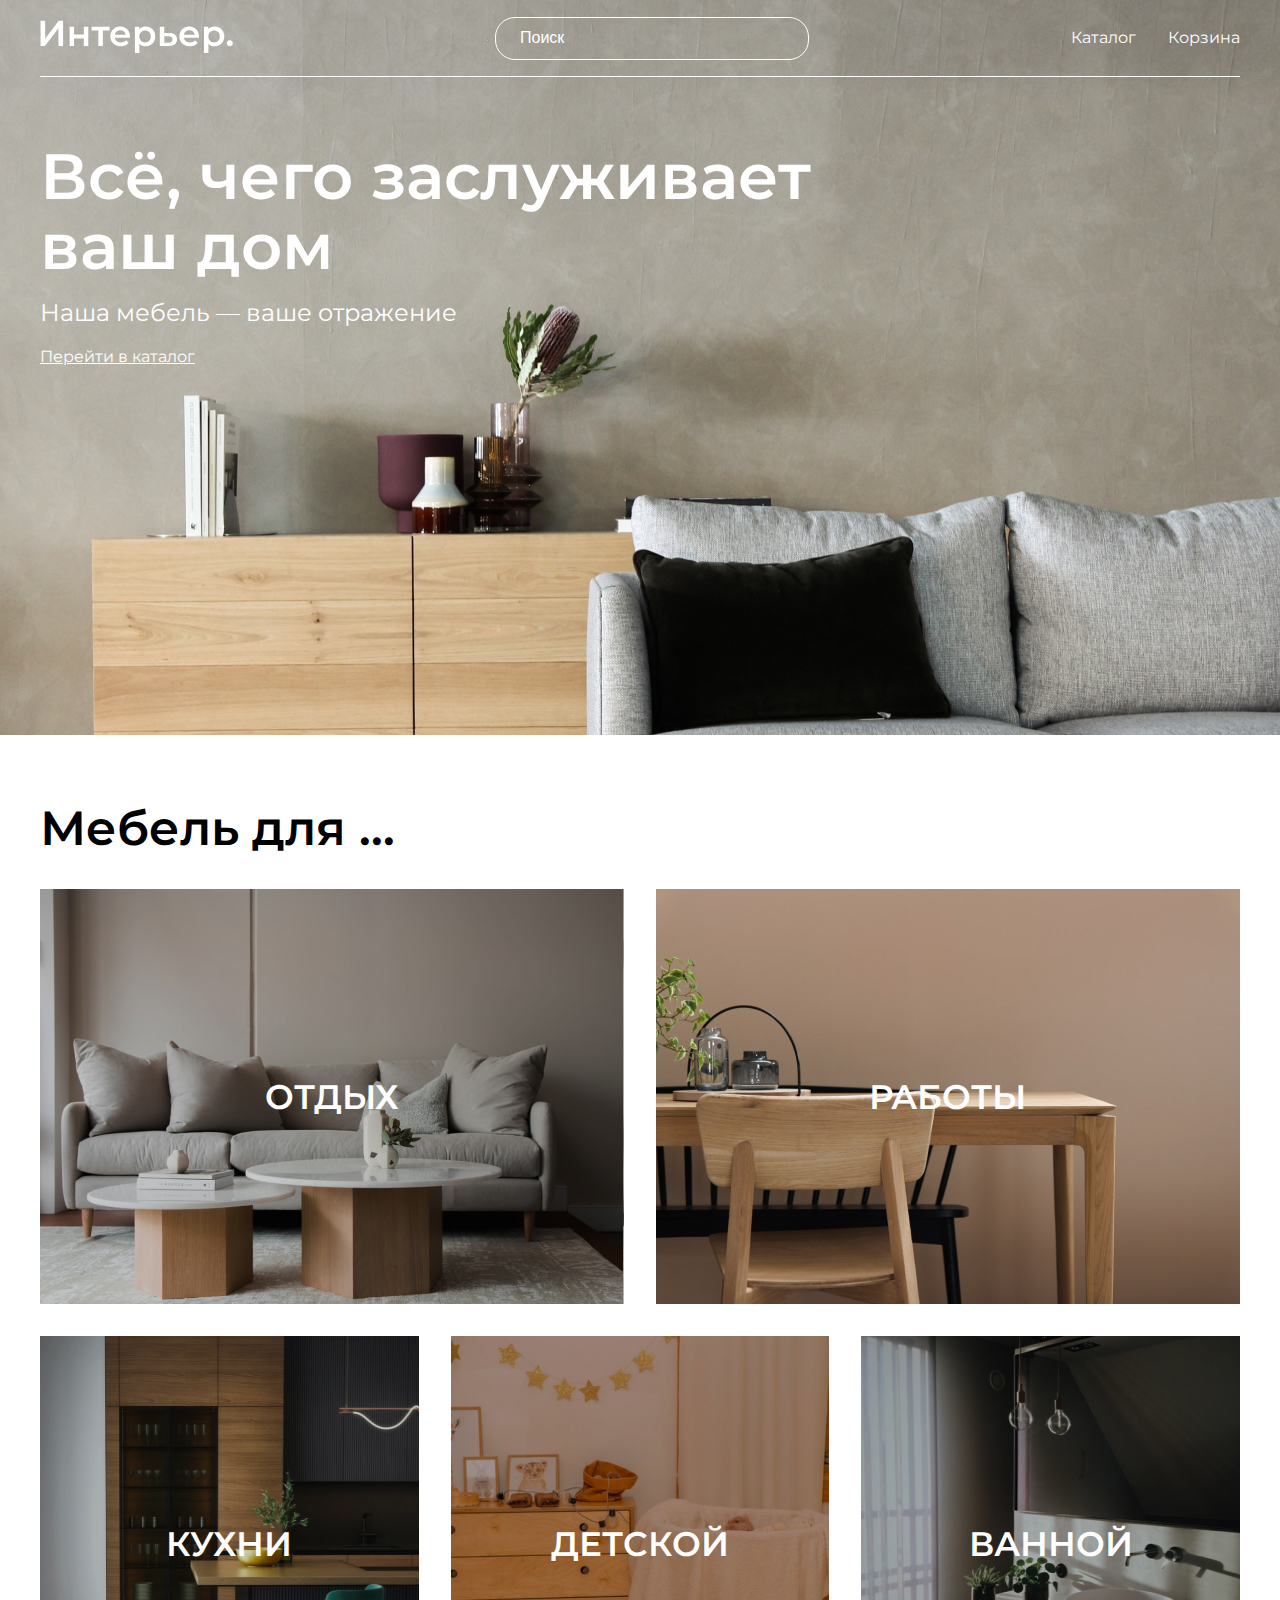
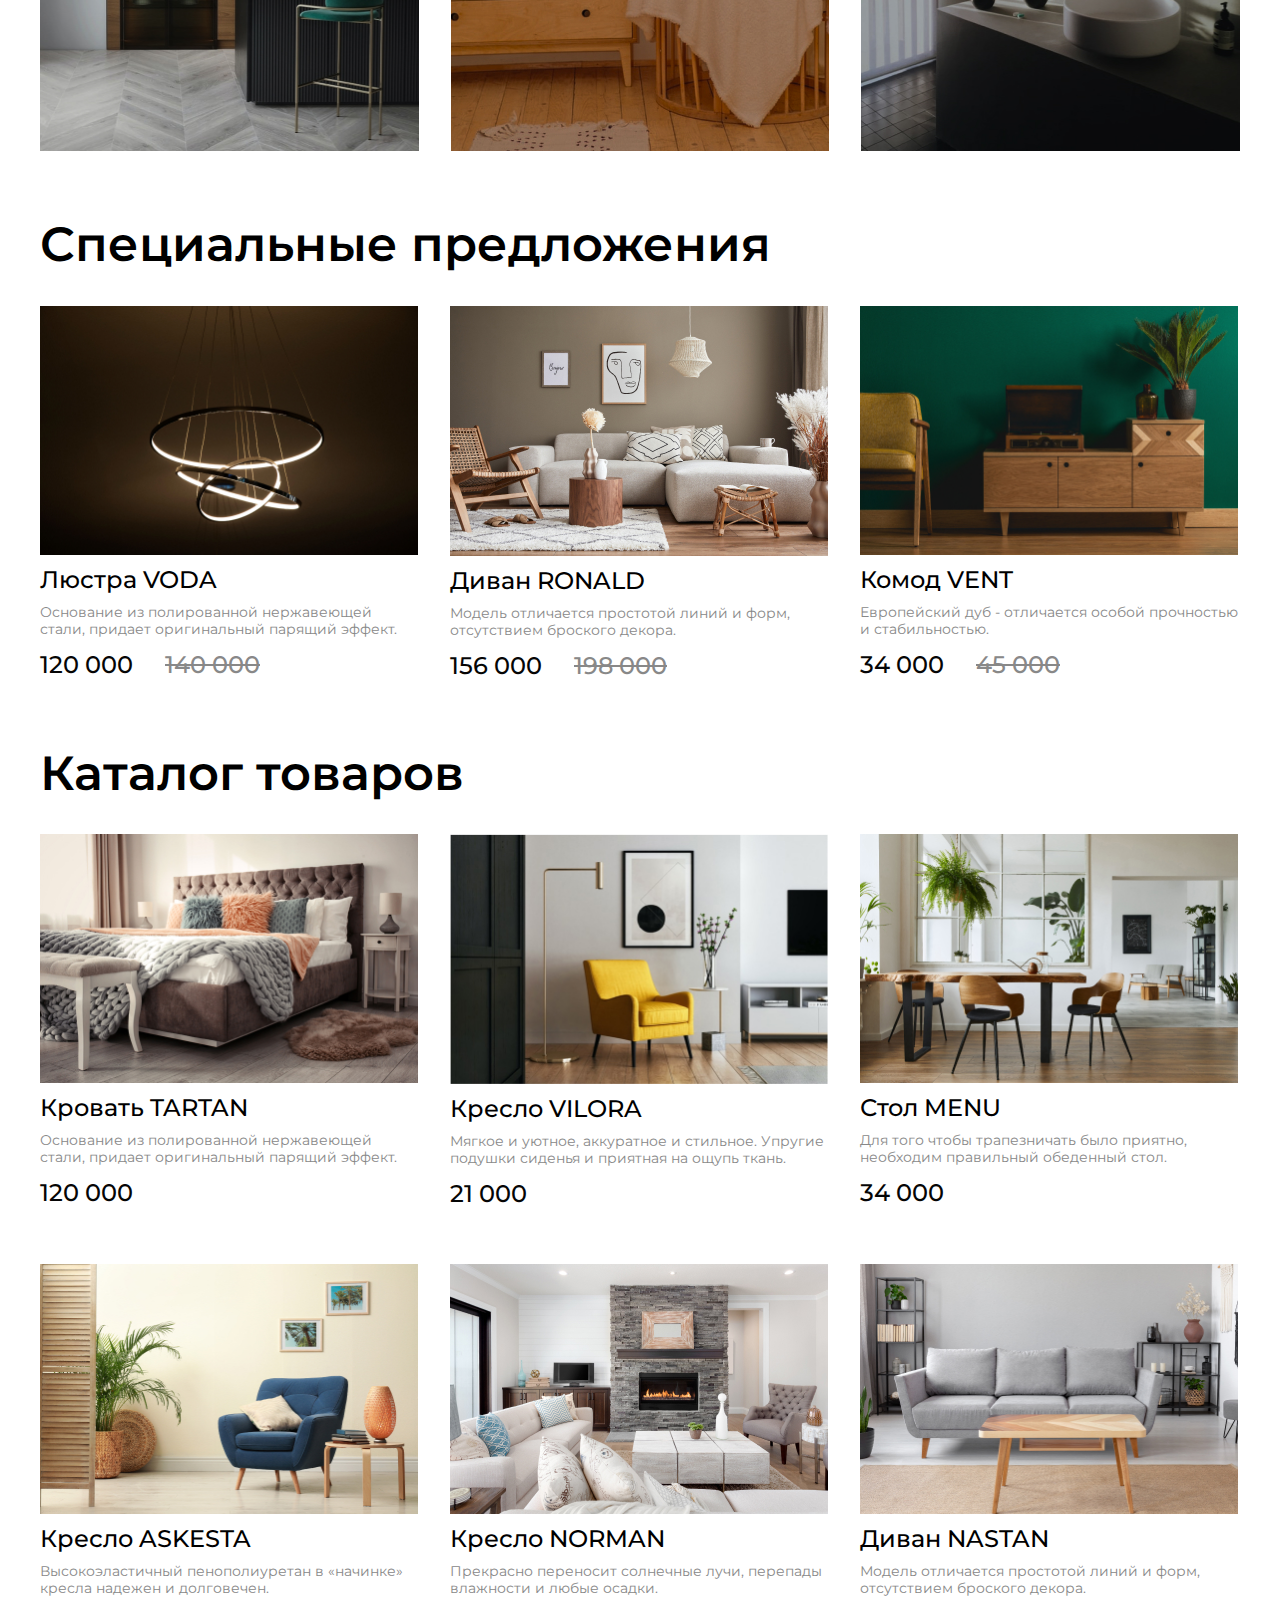
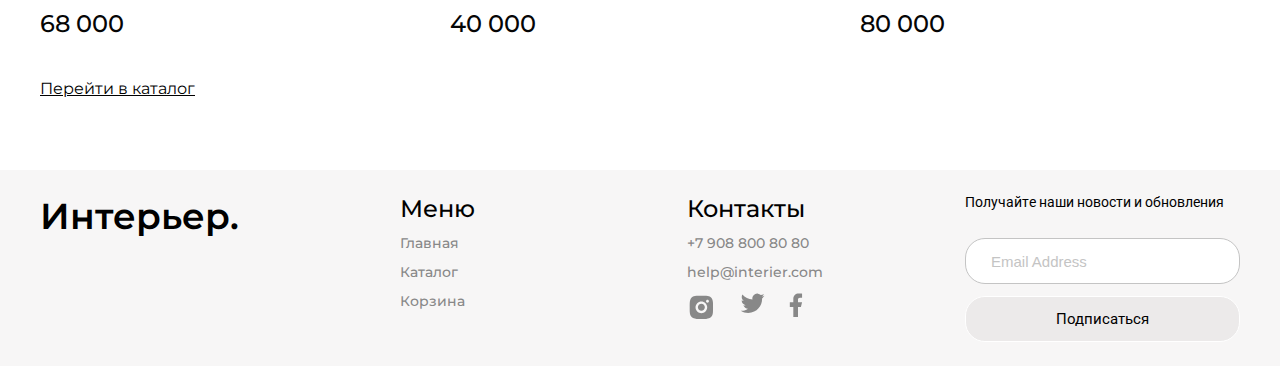
==== index.html @ f070f4eb "ДЗ от 2023-07-09-v2" ====
<!DOCTYPE html>
<html lang="en">

<head>
    <meta charset="UTF-8">
    <meta name="viewport" content="width=device-width, initial-scale=1.0">
    <link rel="stylesheet" href="style.css">
    <title>Document</title>
    <link rel="preconnect" href="https://fonts.googleapis.com">
    <link rel="preconnect" href="https://fonts.gstatic.com" crossorigin>
    <link rel="preconnect" href="https://fonts.googleapis.com">
    <link rel="preconnect" href="https://fonts.gstatic.com" crossorigin>
    <link rel="preconnect" href="https://fonts.googleapis.com">
    <link rel="preconnect" href="https://fonts.gstatic.com" crossorigin>
    <link
        href="https://fonts.googleapis.com/css2?family=Montserrat:wght@300;400;500;600;700&family=Roboto:wght@300&display=swap"
        rel="stylesheet">
</head>

<body>
    <div class="top center">
        <header class="header">
            <a href="index.html"><img src="img/logo.svg" alt="logo"></a>
            <input class="top_input" type="text" placeholder="Поиск">
            <nav class="top_nav_link">
                <a class="nav_link" href="catalog.html">Каталог</a>
                <a class="nav_link" href="#">Корзина</a>
            </nav>
        </header>
        <section class="top_content">
            <h1 class="top_title">Всё, чего заслуживает ваш дом</h1>
            <p class="top_moto">Наша мебель — ваше отражение</p>
            <a class="top_link_catalog" href="catalog.html">Перейти в каталог</a>
        </section>
    </div>
    <div class="center">
        <section>
            <div class="for_box">
                <h2 class="for_hearding">Мебель для ... </h2>
                <div class="for">
                    <div class="for_item for_item_1 for_item_big">
                        ОТДЫХ
                    </div>
                    <div class="for_item for_item_2 for_item_big">
                        РАБОТЫ
                    </div>
                    <div class="for_item for_item_3">
                        КУХНИ
                    </div>
                    <div class="for_item for_item_4">
                        ДЕТСКОЙ
                    </div>
                    <div class="for_item for_item_5">
                        ВАННОЙ
                    </div>

                </div>
            </div>
        </section>
        <section class="product_box_special">
            <h2 class="special_offer">Специальные предложения</h2>
            <div class="product_content">
                <div class="products">
                    <img src="img/product_voda.jpg" alt="product_voda">
                    <h3 class="product_name">Люстра VODA</h3>
                    <p class="description">Основание из полированной нержавеющей стали, придает оригинальный парящий
                        эффект.
                    </p>
                    <div class="price_box">
                        <p class="price">120 000</p>
                        <p class="price_old">140 000</p>
                    </div>
                </div>
                <div class="products">
                    <img src="img/product_ronald.jpg" alt="product_ronald">
                    <h3 class="product_name">Диван RONALD</h3>
                    <p class="description">Модель отличается простотой линий и форм, отсутствием броского декора.</p>
                    <div class="price_box">
                        <p class="price">156 000</p>
                        <p class="price_old">198 000</p>
                    </div>
                </div>
                <div class="products">
                    <img src="img/product_vent.jpg" alt="product_vent">
                    <h3 class="product_name">Комод VENT</h3>
                    <p class="description">Европейский дуб - отличается особой прочностью и стабильностью.</p>
                    <div class="price_box">
                        <p class="price">34 000</p>
                        <p class="price_old">45 000</p>
                    </div>
                </div>
            </div>
        </section>
        <section class="product_box_catalog">
            <h2 class="catalog_products">Каталог товаров</h2>
            <div class="product_content">
                <div class="products">
                    <img src="img/product_tatran.jpg" alt="tartan">
                    <h3 class="product_name">Кровать TARTAN</h3>
                    <p class="description">Основание из полированной нержавеющей стали, придает оригинальный парящий
                        эффект.
                    </p>
                    <p class="price">120 000</p>
                </div>
                <div class="products">
                    <img src="img/product1.jpg" alt="vilora">
                    <h3 class="product_name">Кресло VILORA</h3>
                    <p class="description">Мягкое и уютное, аккуратное и стильное. Упругие подушки сиденья и приятная на
                        ощупь
                        ткань.</p>
                    <p class="price">21 000</p>
                </div>
                <div class="products">
                    <img src="img/product_menu.jpg" alt="menu">
                    <h3 class="product_name">Стол MENU</h3>
                    <p class="description">Для того чтобы трапезничать было приятно, необходим правильный обеденный
                        стол.
                    </p>
                    <p class="price">34 000</p>
                </div>
                <div class="products">
                    <img src="img/product_askesta.jpg" alt="askesta">
                    <h3 class="product_name">Кресло ASKESTA</h3>
                    <p class="description">Высокоэластичный пенополиуретан в «начинке» кресла надежен и долговечен.</p>
                    <p class="price">68 000</p>
                </div>
                <div class="products">
                    <img src="img/product_norman.jpg" alt="norman">
                    <h3 class="product_name">Кресло NORMAN</h3>
                    <p class="description">Прекрасно переносит солнечные лучи, перепады влажности и любые осадки.</p>
                    <p class="price">40 000</p>
                </div>
                <div class="products">
                    <img src="img/product_nastan.jpg" alt="nastan">
                    <h3 class="product_name">Диван NASTAN</h3>
                    <p class="description">Модель отличается простотой линий и форм, отсутствием броского декора.</p>
                    <p class="price">80 000</p>
                </div>
            </div>
        </section>
        <section class="link_catalog">
            <a href="#">Перейти в каталог</a>
        </section>
    </div>
    <footer class="footer">

        <div class="center footer_box">

            <div class="footer_logo">
                <a href="index.html">Интерьер.</a>
            </div>
            <div class="footer_content">
                <div class="footer_info">
                    <div class="footer_nav">
                        <h4 class="footer-header">Меню</h4>
                        <a href="index.html" class="footer-link">Главная</a>
                        <a href="catalog.html" class="footer-link">Каталог</a>
                        <a href="#" class="footer-link">Корзина</a>
                    </div>
                    <div class="footer_item">
                        <h4 class="footer-header">Контакты</h4>
                        <a href="#" class="footer-link">+7 908 800 80 80</a>
                        <a href="#" class="footer-link">help@interier.com</a>
                        <div class="footer_social">
                            <a href="#"><img src="img/inst.svg" alt="inst"></a>
                            <a href="#"><img src="img/twitter.svg" alt="twitter"></a>
                            <a href="#"><img src="img/facebook.svg" alt="facebook"></a>
                        </div>
                    </div>
                </div>

                <form class="footer_form" action="#">
                    <p class="footer-invitation">Получайтe наши новости и обновления</p>
                    <input type="email" class="input-email" placeholder="Email Address">
                    <button class="button-subscribe">Подписаться</button>
                </form>

            </div>
        </div>


    </footer>
</body>

</html>
---- style.css ----
* {
  margin: 0;
  padding: 0;
}

body {
  font-family: "Montserrat", sans-serif;
}

a {
  text-decoration-line: none;
}

.top {
  height: 735px;
  background-image: url(img/header_background.jpg);
  background-repeat: no-repeat;
  background-position: center;
  background-size: cover;
}

.top_catalog {
  height: 400px;
  background-image: url(img/header_backrgound_catalog.jpg);
  background-repeat: no-repeat;
  background-position: center;
  background-size: cover;
}

.select_option {
  border-radius: 20px;
  color: #000;
  font-size: 16px;
  font-family: Montserrat;
  font-style: normal;
  font-weight: 400;
  line-height: normal;
  width: 288px;
  height: 41px;
  padding-left: 14px;
  /* border: 1px solid #C4C4C4; */
  border: 0;
  outline: 1px solid #C4C4C4;
  border-right: 14px solid transparent;
}

.center {
  padding-left: calc(50% - 600px);
  padding-right: calc(50% - 600px);
}

.header {
  height: 76px;
  display: flex;
  justify-content: space-between;
  align-items: center;
  flex-direction: row;
  flex-wrap: wrap;
  border-bottom: 0.5px solid #FFF;
  align-content: center;
}

.nav_link {
  font-size: 16px;
  line-height: 20px;
  color: #FFF;
}

.top_input {
  width: 288px;
  height: 41px;
  border-radius: 20px;
  border: 1px solid #FFF;
  background-color: transparent;
  padding-left: 24px;
}

.top_input::-moz-placeholder {
  color: #FFF;
  font-size: 16px;
}

.top_input::placeholder {
  color: #FFF;
  font-size: 16px;
}

.top_title {
  width: 792px;
  font-weight: 600;
  font-size: 64px;
  line-height: 70px;
  margin-top: 64px;
  margin-bottom: 16px;
  color: #FFF;
}

.top_title_catalog {
  color: #FFF;
  font-size: 64px;
  font-style: normal;
  font-weight: 600;
  line-height: 78px;
  margin-top: 64px;
}

.top_moto {
  font-size: 24px;
  line-height: 32px;
  margin-bottom: 16px;
  color: #FFF;
}

.top_link_catalog {
  font-size: 16px;
  line-height: 24px;
  color: #FFF;
  text-decoration-line: underline;
}

.top_nav_link {
  display: flex;
  gap: 32px;
}

.nav_link:hover {
  text-decoration: underline;
}

.special_offer {
  font-weight: 600;
  font-size: 48px;
  line-height: 59px;
  color: #000000;
  padding-top: 64px;
  margin-bottom: 32px;
}

.for_box {
  padding-top: 64px;
}

.for_hearding {
  color: #000;
  font-size: 48px;
  font-style: normal;
  font-weight: 600;
  line-height: normal;
}

.for {
  display: grid;
  grid-template-columns: repeat(12, 2fr);
  gap: 32px;
  padding-top: 32px;
}

.for_item {
  display: flex;
  justify-content: center;
  align-items: center;
  height: 415px;
  grid-column: span 4;
  color: #FFF;
  text-align: center;
  font-size: 34px;
  font-style: normal;
  font-weight: 600;
  line-height: normal;
}

.for_item_big {
  grid-column: span 6;
}

.for_item_1 {
  background-image: url(img/for_rest.jpg);
}

.for_item_2 {
  background-image: url(img/for_job.jpg);
}

.for_item_3 {
  background-image: url(img/for_kitchen.jpg);
}

.for_item_4 {
  background-image: url(img/for_child.jpg);
}

.for_item_5 {
  background-image: url(img/for_bath.jpg);
}

.product_content {
  display: flex;
  -moz-column-gap: 32px;
       column-gap: 32px;
  row-gap: 56px;
  flex-wrap: wrap;
  margin-top: 32px;
}

.products {
  width: 378px;
  display: flex;
  flex-direction: column;
}

.product_name {
  font-weight: 500;
  font-size: 24px;
  line-height: 29px;
  color: #000000;
  margin-bottom: 10px;
  margin-top: 10px;
}

.description {
  font-size: 14px;
  line-height: 17px;
  color: #888888;
  margin-bottom: 12px;
}

.price_box {
  display: flex;
  gap: 32px;
}

.price {
  font-weight: 500;
  font-size: 24px;
  line-height: 29px;
  color: #050505;
}

.price_old {
  font-weight: 500;
  font-size: 24px;
  line-height: 29px;
  text-decoration-line: line-through;
  color: #888888;
}

.catalog_products {
  color: #000;
  text-align: left;
  font-size: 48px;
  font-family: Montserrat;
  font-weight: 600;
  margin-top: 64px;
  margin-bottom: 32px;
}

.catalog_box {
  display: flex;
  justify-content: space-between;
  padding-top: 64px;
  margin-bottom: 41px;
}

.link_catalog {
  margin-bottom: 69px;
  margin-top: 39px;
}

.link_catalog_header {
  display: flex;
  list-style-type: none;
}

.link_catalog_slash:not(:last-child)::after {
  content: "/";
  padding-left: 10px;
  padding-right: 10px;
}

.link_catalog_style {
  color: #000;
  font-size: 16px;
  font-family: Montserrat;
  font-style: normal;
  font-weight: 400;
  line-height: 32px;
}

.link_catalog a {
  color: #000;
  font-size: 16px;
  font-family: Montserrat;
  line-height: 24px;
  text-decoration-line: underline;
}

.show_more {
  margin-bottom: 69px;
  margin-top: 39px;
}

.show_more a {
  color: #000;
  font-size: 16px;
  font-style: normal;
  font-weight: 400;
  line-height: 24px;
  text-decoration-line: underline;
}

.footer {
  background: #F7F6F6;
  background-size: cover;
}

.footer_box {
  display: flex;
  justify-content: space-between;
  padding-top: 24px;
  padding-bottom: 24px;
}

.footer_logo a {
  color: #000;
  font-size: 36px;
  font-style: normal;
  font-weight: 600;
  line-height: normal;
}

.footer_content {
  display: flex;
  gap: 142px;
}

.footer_info {
  display: flex;
  width: 423px;
  justify-content: space-between;
  gap: 74px;
}

.footer_nav {
  display: flex;
  flex-direction: column;
  gap: 12px;
  width: 136px;
}

.footer-header {
  font-weight: 500;
  font-size: 24px;
  line-height: 29px;
  color: #000000;
}

.footer_item {
  display: flex;
  flex-direction: column;
  flex-wrap: nowrap;
  gap: 12px;
}

.footer_social {
  display: flex;
  flex-wrap: wrap;
  justify-content: flex-start;
  gap: 24px;
}

.footer-link {
  font-weight: 500;
  font-size: 14px;
  line-height: 17px;
  color: #888888;
  text-decoration: none;
}

.footer-link:hover {
  text-decoration: underline;
}

.footer_form {
  display: flex;
  flex-direction: column;
  align-items: stretch;
  gap: 12px;
}

.footer-invitation {
  margin-bottom: 16px;
  color: #000;
  font-size: 14px;
  font-family: "Roboto", sans-serif;
  font-style: normal;
  font-weight: 400;
  line-height: normal;
}

.input-email {
  width: 275px;
  height: 46px;
  background: #FFFFFF;
  border: 1px solid #C4C4C4;
  box-sizing: border-box;
  border-radius: 20px;
  font-style: normal;
  font-weight: normal;
  font-size: 15px;
  line-height: 18px;
  color: #C4C4C4;
  padding-left: 25px;
}

.input-email::-moz-placeholder {
  color: #C4C4C4;
  font-size: 15px;
}

.input-email::placeholder {
  color: #C4C4C4;
  font-size: 15px;
}

.button-subscribe {
  background: rgba(222, 215, 215, 0.41);
  border: 1px solid #FFFFFF;
  box-sizing: border-box;
  border-radius: 20px;
  width: 275px;
  height: 46px;
  font-size: 15px;
  line-height: 18px;
  color: #000000;
  font-family: "Roboto", sans-serif;
}

.top_cart {
  height: 400px;
  background-image: url(img/cart_background.jpg);
  background-repeat: no-repeat;
  background-size: cover;
  background-position: center;
}

.top_title_cart {
  color: #FFF;
  font-size: 64px;
  font-weight: 600;
  line-height: 70px;
  margin-top: 127px;
}

.cart {
  display: grid;
  grid-template-columns: repeat(12, 1fr);
  gap: 32px;
  margin-top: 64px;
}
.cart_content {
  grid-column: span 8;
}
.cart_name_box {
  display: flex;
  justify-content: space-between;
  padding-bottom: 14px;
}
.cart_item {
  border-top: 0.5px solid #CACDD8;
  padding-top: 32px;
  padding-bottom: 32px;
  display: flex;
  justify-content: space-between;
  align-items: flex-start;
}
.cart_left {
  display: flex;
  gap: 32px;
}
.cart_info {
  width: 276px;
  display: flex;
  flex-direction: column;
  gap: 14px;
}
.cart_info_title {
  color: #000;
  font-size: 24px;
  font-weight: 500;
  line-height: normal;
}
.cart_info_text {
  color: #888;
  font-size: 14px;
  font-weight: 400;
  line-height: normal;
}
.cart_info_price {
  color: #050505;
  font-size: 16px;
  font-weight: 500;
  line-height: normal;
}
.cart_input_count {
  border-radius: 6px;
  outline: none;
  border: none;
  padding-right: 16px;
  padding-left: 16px;
  box-sizing: border-box;
  background: #F7F6F6;
  width: 71px;
  height: 51px;
  color: var(--color-7, #000);
  text-align: center;
  font-size: 14px;
  font-style: normal;
  font-weight: 600;
  line-height: 210%;
}
.cart_item_buttons {
  display: flex;
  gap: 7px;
  padding-top: 18px;
}
.cart_button_link {
  width: 200px;
  height: 37px;
  display: block;
  border-radius: 50px;
  border: 1px solid #000;
  color: #000;
  font-size: 14px;
  font-weight: 400;
  line-height: normal;
  display: flex;
  align-items: center;
  justify-content: center;
}
.cart_button_link:hover {
  background: #000;
  color: #FFF;
}
.cart_form {
  border-radius: 20px;
  background: #F7F6F6;
  height: 556px;
  grid-column: span 4;
}
.cart_links_box {
  display: flex;
  justify-content: flex-start;
  gap: 30px;
}
.cart_links_style {
  color: #000;
  text-align: center;
  font-size: 14px;
  font-weight: 400;
  line-height: 210%;
  text-decoration-line: underline;
}
.cart_form_title {
  padding-top: 42px;
  padding-bottom: 35px;
  color: #000;
  text-align: center;
  font-size: 24px;
  font-style: normal;
  font-weight: 600;
  line-height: normal;
}
.cart_input_form {
  display: flex;
  gap: 44px;
  margin-top: 35px;
  flex-direction: column;
}
.cart_input_box {
  border: none;
  outline: none;
  border-bottom: 1px solid #CACDD8;
  background: transparent;
  padding-bottom: 3px;
  color: #000;
  font-family: "Montserrat", sans-serif;
  font-size: 14px;
  font-weight: 400;
  line-height: normal;
}
.cart_input_box::-moz-placeholder {
  color: #000000;
}
.cart_input_box::placeholder {
  color: #000000;
}
.cart_form {
  padding-top: 42px;
  padding-left: 28px;
  padding-right: 35px;
}
.cart_form_button {
  display: flex;
  flex-direction: column;
  align-items: center;
  gap: 14px;
  margin-top: 64px;
}
.cart_form_button p {
  color: #000;
  text-align: center;
  font-size: 24px;
  font-weight: 400;
  line-height: normal;
}
.cart_form_button input {
  border-radius: 20px;
  border: 1px solid #040404;
  padding: 10px 63px 11px 90px;
  color: #000;
  text-align: center;
  font-size: 16px;
  font-weight: 400;
  line-height: normal;
}
.cart_form_button input:hover {
  background: #000;
  color: #FFF;
}/*# sourceMappingURL=style.css.map */
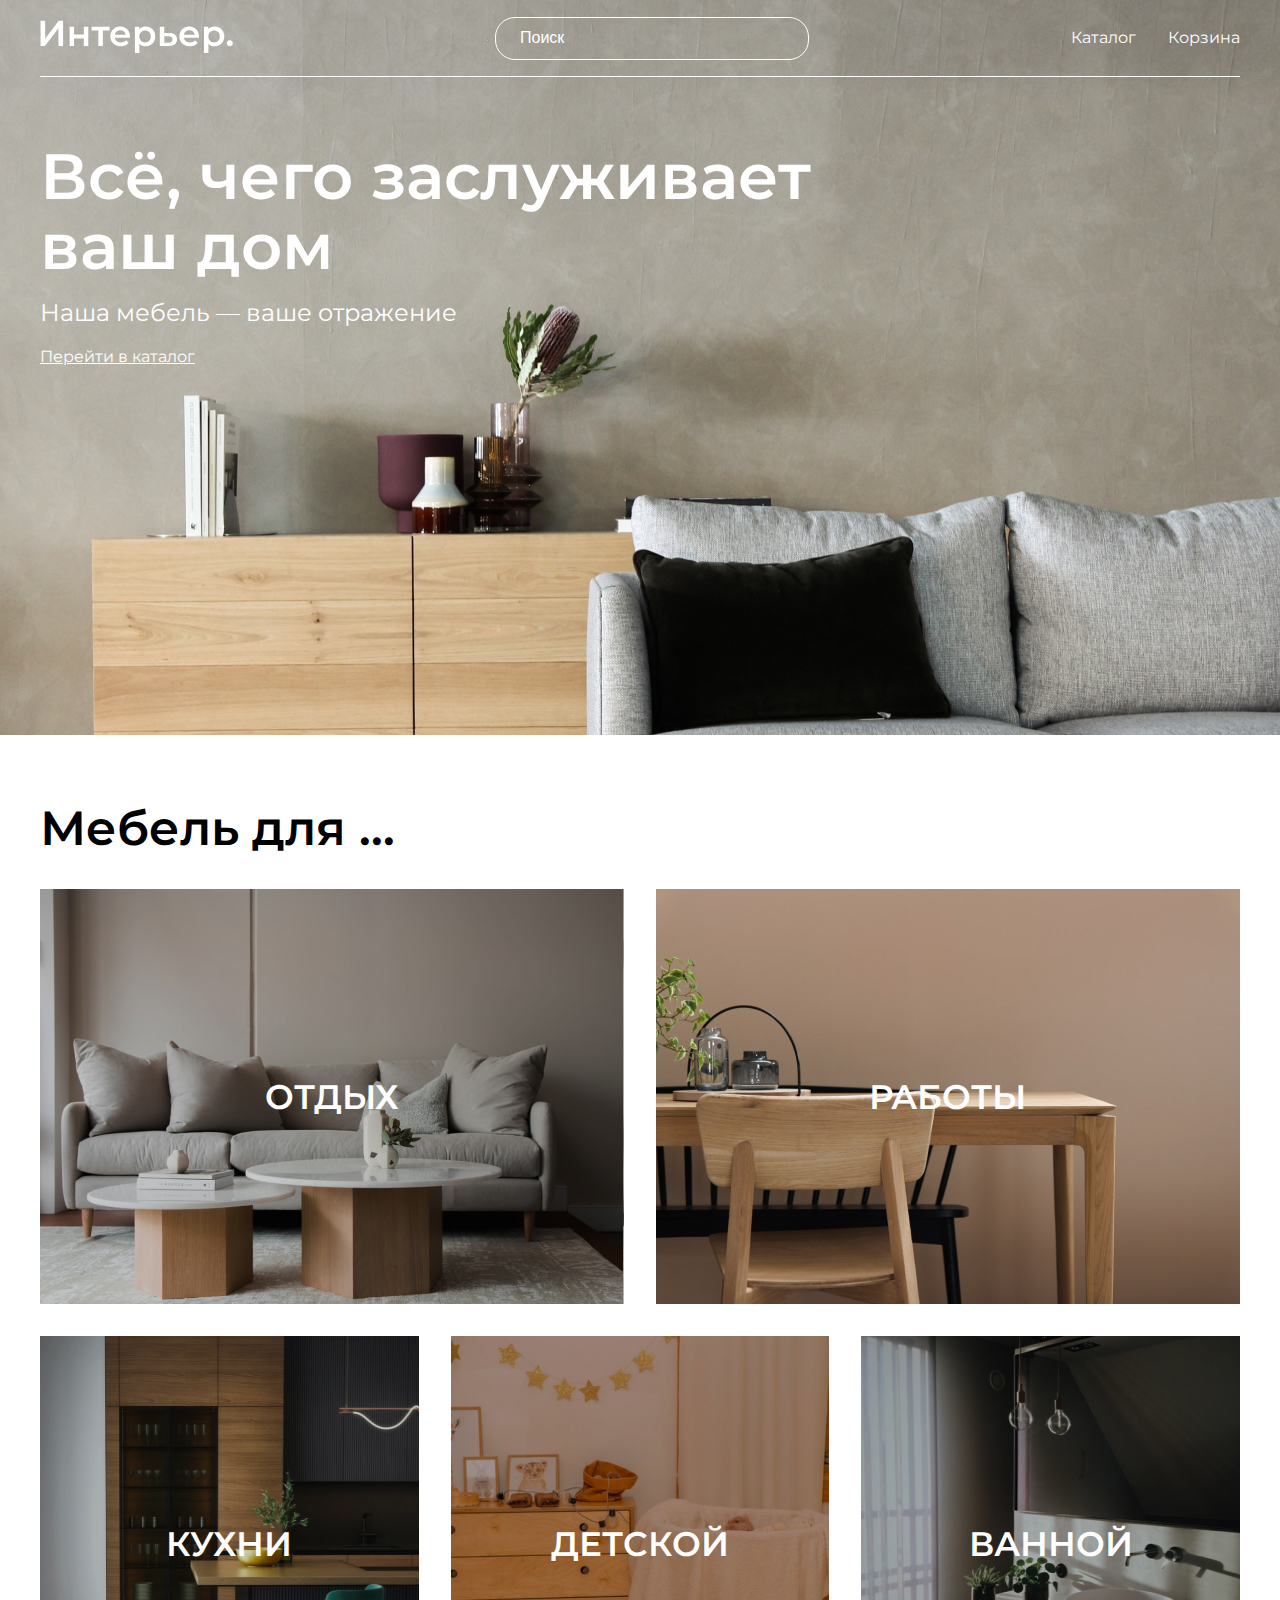
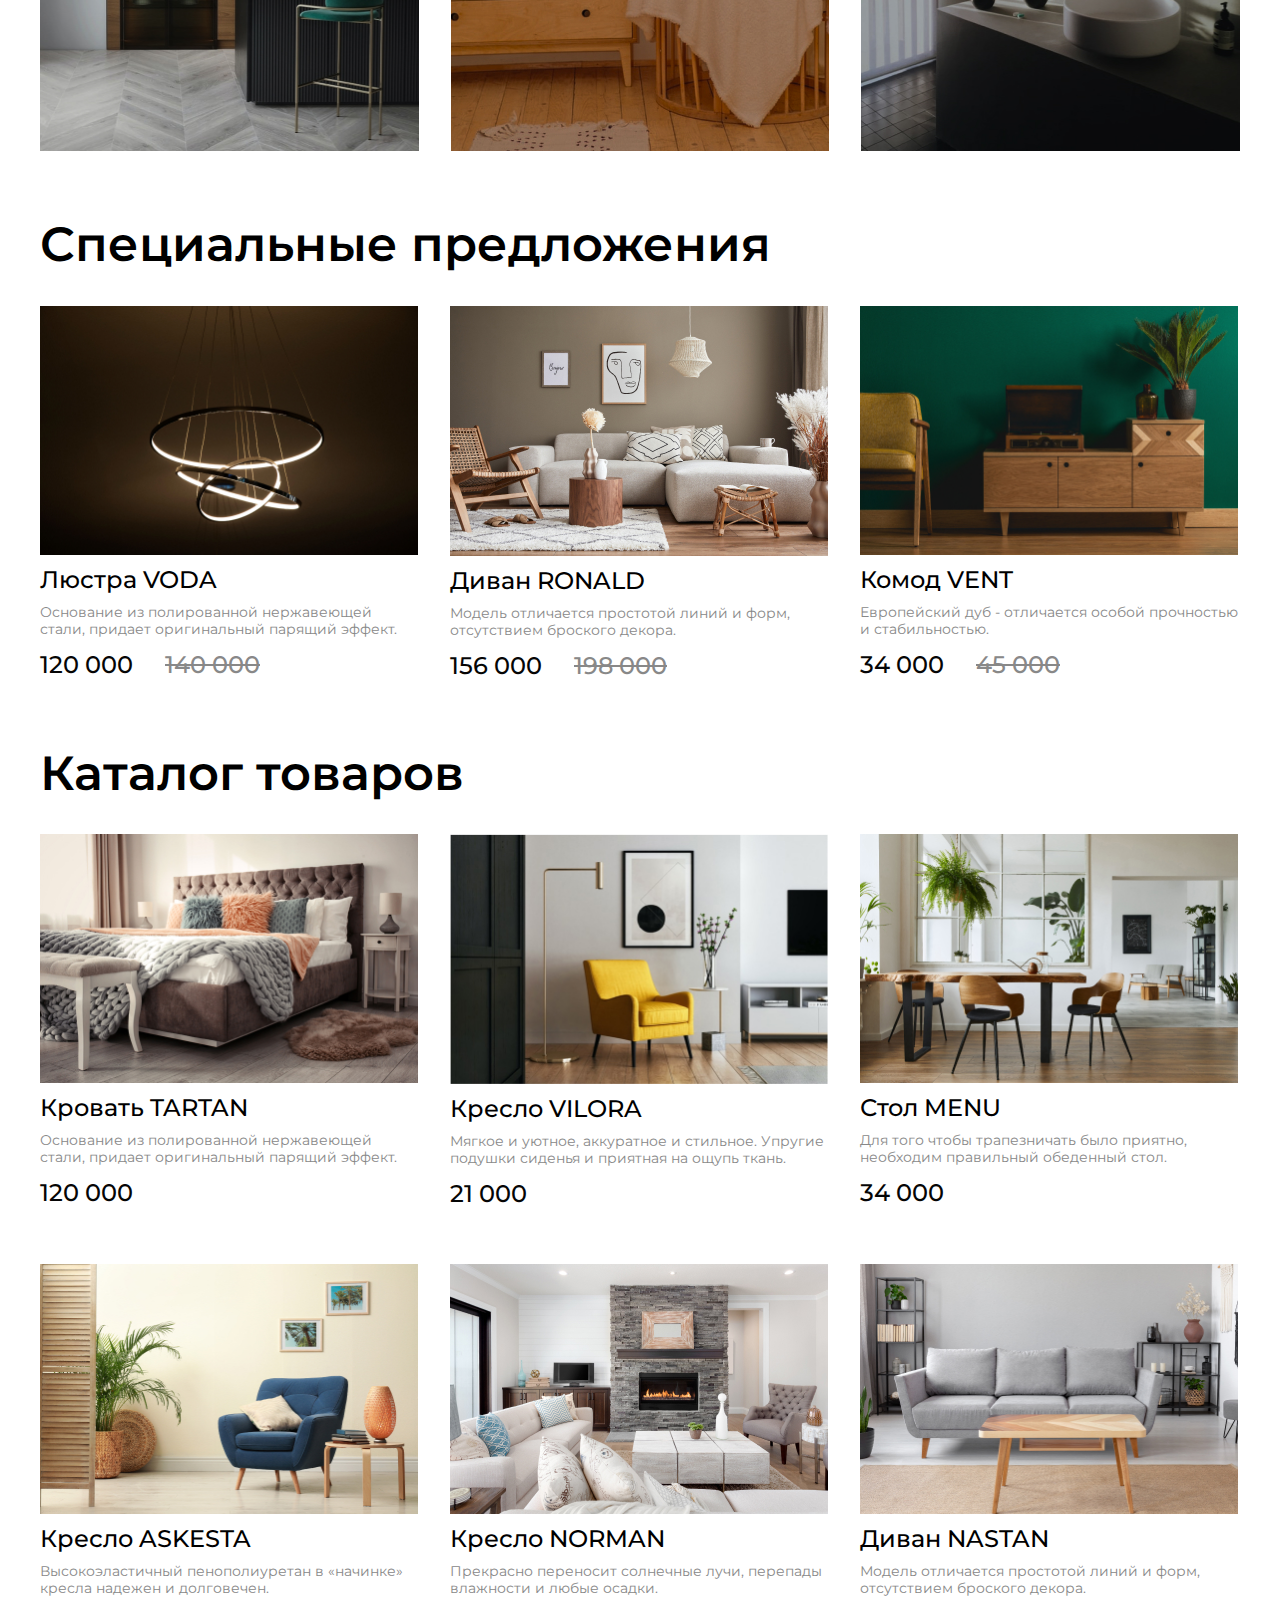
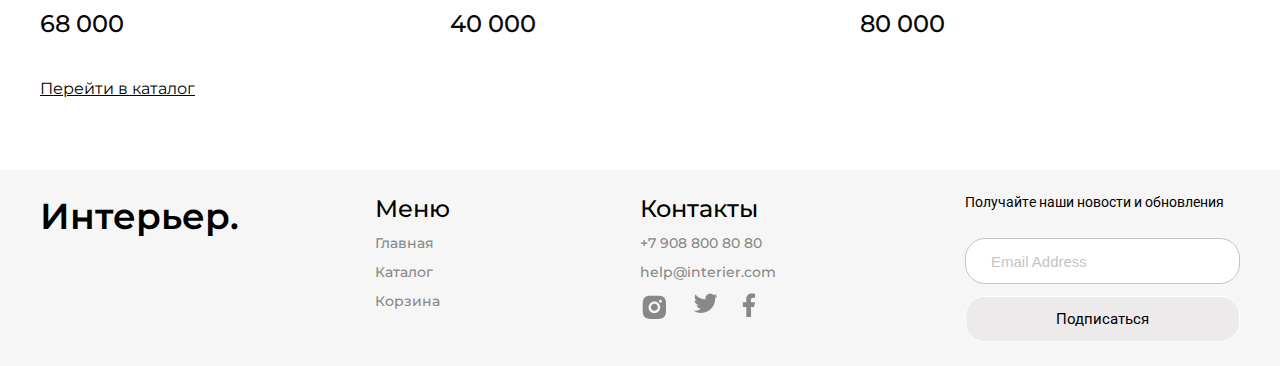
==== commit 54b703ac: "домашка от 12 июля" ====
--- a/index.html
+++ b/index.html
@@ -142,9 +142,9 @@
             <a href="#">Перейти в каталог</a>
         </section>
     </div>
-    <footer class="footer">
+    <footer class="center footer">
 
-        <div class="center footer_box">
+        <div class="footer_box">
 
             <div class="footer_logo">
                 <a href="index.html">Интерьер.</a>
--- a/style.css
+++ b/style.css
@@ -86,7 +86,7 @@
 }
 
 .top_title {
-  width: 792px;
+  max-width: 792px;
   font-weight: 600;
   font-size: 64px;
   line-height: 70px;
@@ -318,6 +318,7 @@
   justify-content: space-between;
   padding-top: 24px;
   padding-bottom: 24px;
+  flex-wrap: wrap;
 }
 
 .footer_logo a {
@@ -330,14 +331,14 @@
 
 .footer_content {
   display: flex;
-  gap: 142px;
+  gap: 189px;
+  flex-wrap: wrap;
 }
 
 .footer_info {
   display: flex;
-  width: 423px;
   justify-content: space-between;
-  gap: 74px;
+  gap: 129px;
 }
 
 .footer_nav {
@@ -626,4 +627,41 @@
 .cart_form_button input:hover {
   background: #000;
   color: #FFF;
+}
+
+@media (max-width: 1024px) {
+  .center {
+    padding-left: calc(50% - 393px);
+    padding-right: calc(50% - 393px);
+  }
+  .for_item {
+    height: 268px;
+  }
+  .product_content {
+    -moz-column-gap: 29px;
+         column-gap: 29px;
+    row-gap: 39px;
+  }
+  .footer_logo {
+    display: none;
+  }
+  .footer_content {
+    gap: 132px;
+  }
+  .footer_info {
+    gap: 110px;
+  }
+  .cart {
+    grid-template-columns: repeat(8, 1fr);
+    row-gap: 64px;
+  }
+}
+@media (min-width: 768px) and (max-width: 833px) {
+  .center {
+    padding-left: 24px;
+    padding-right: 24px;
+  }
+  .products {
+    width: 345px;
+  }
 }/*# sourceMappingURL=style.css.map */